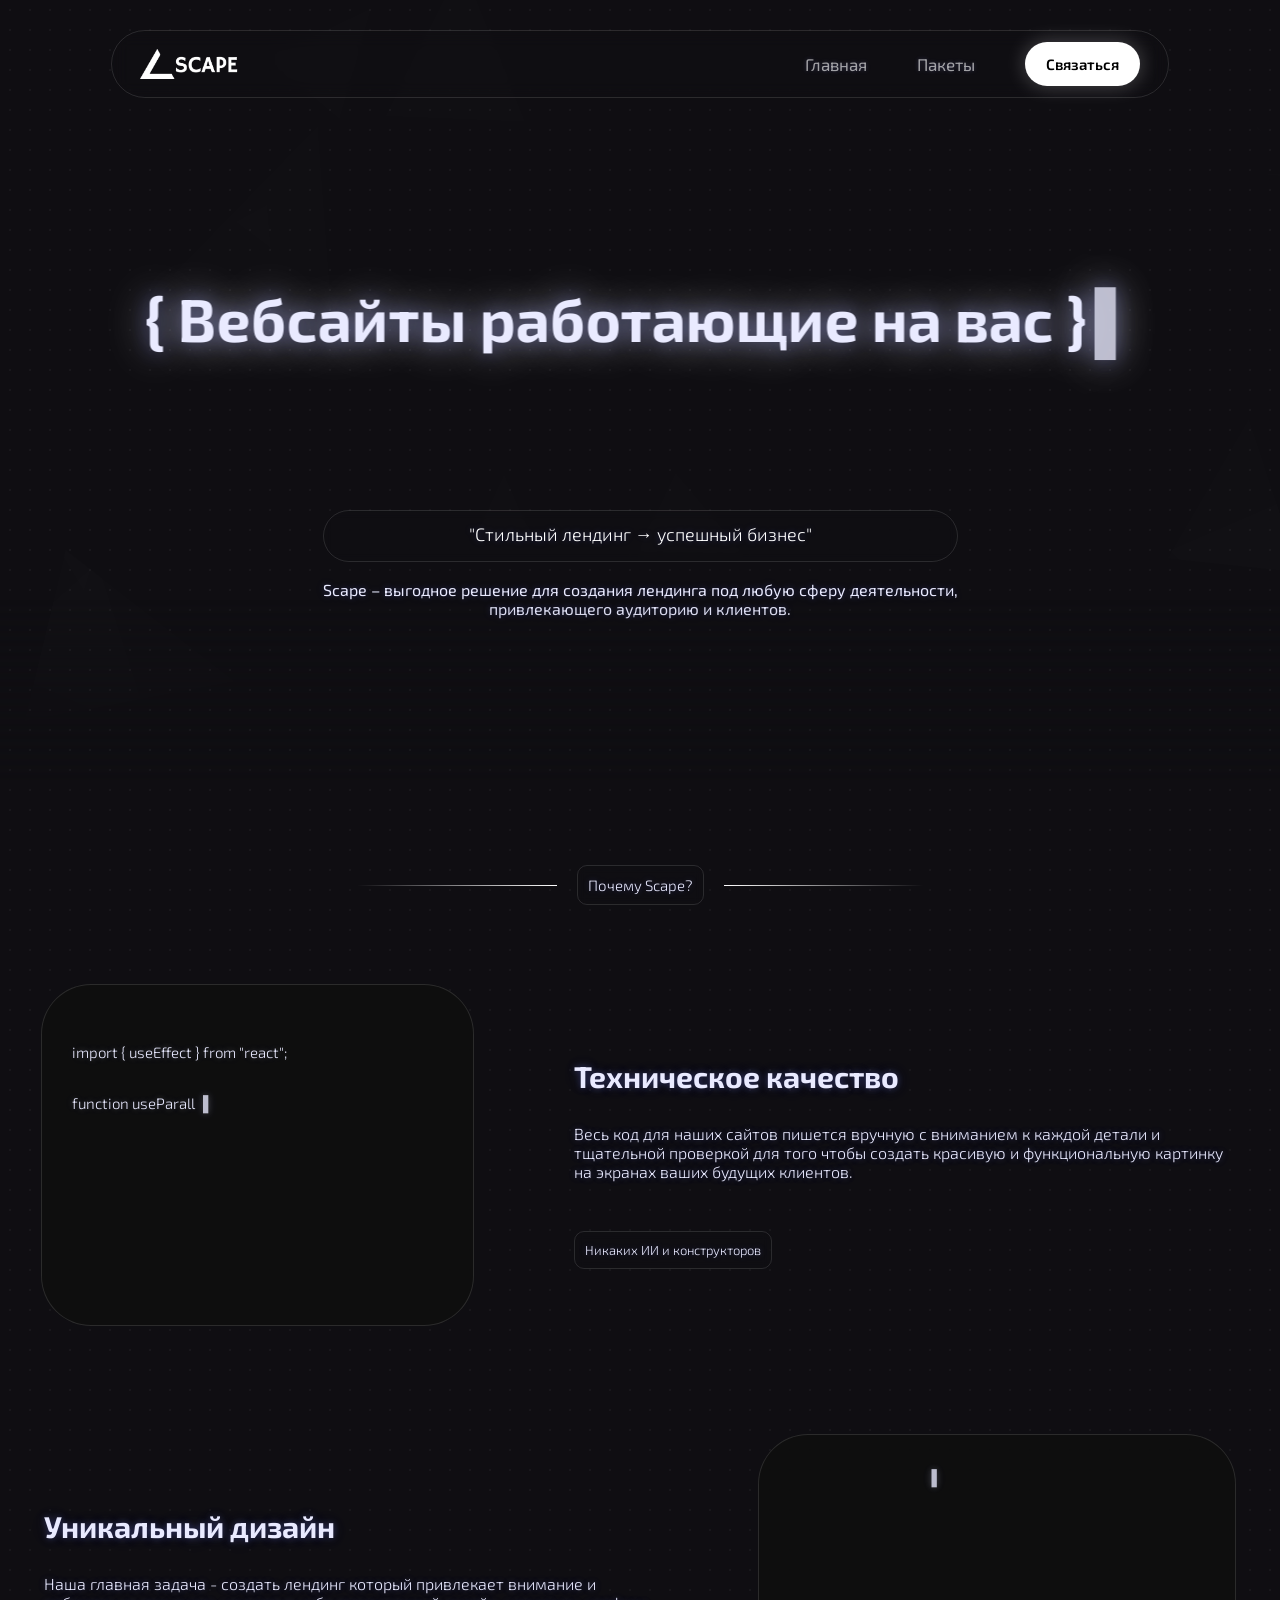
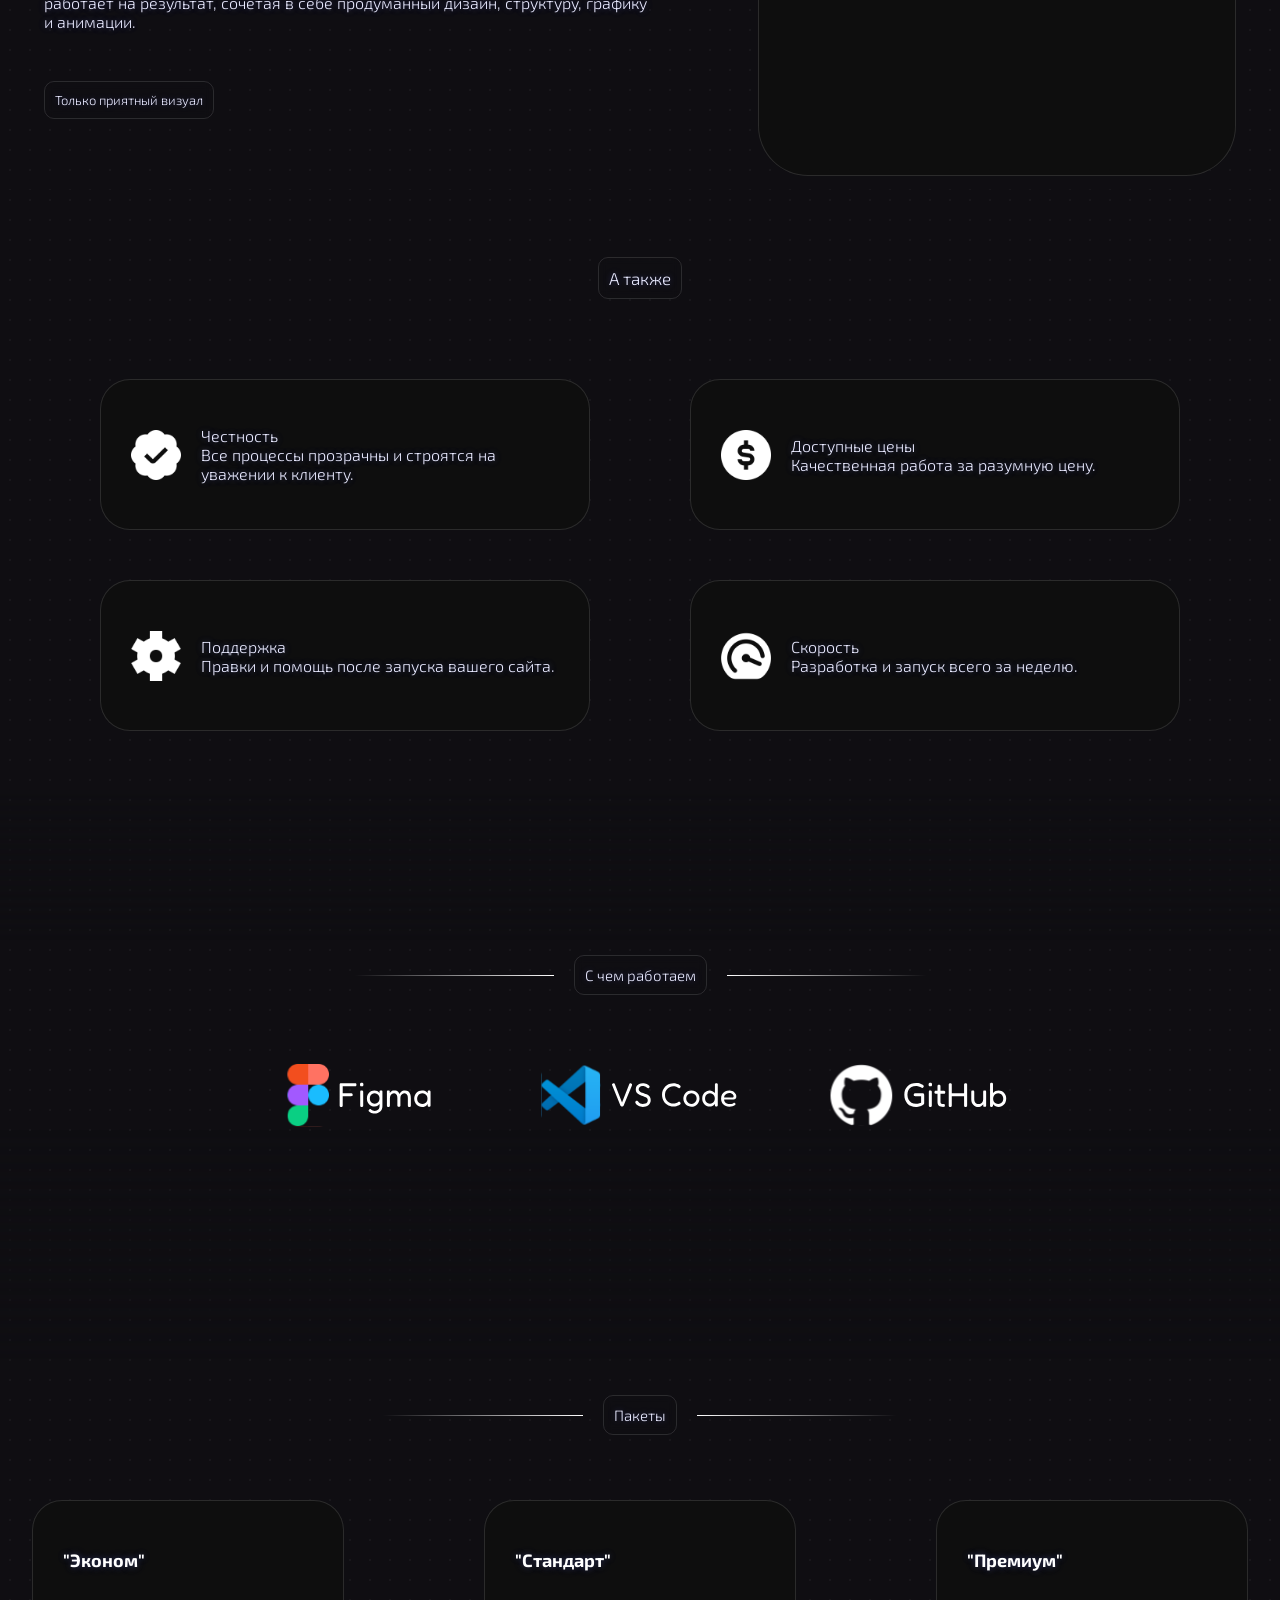
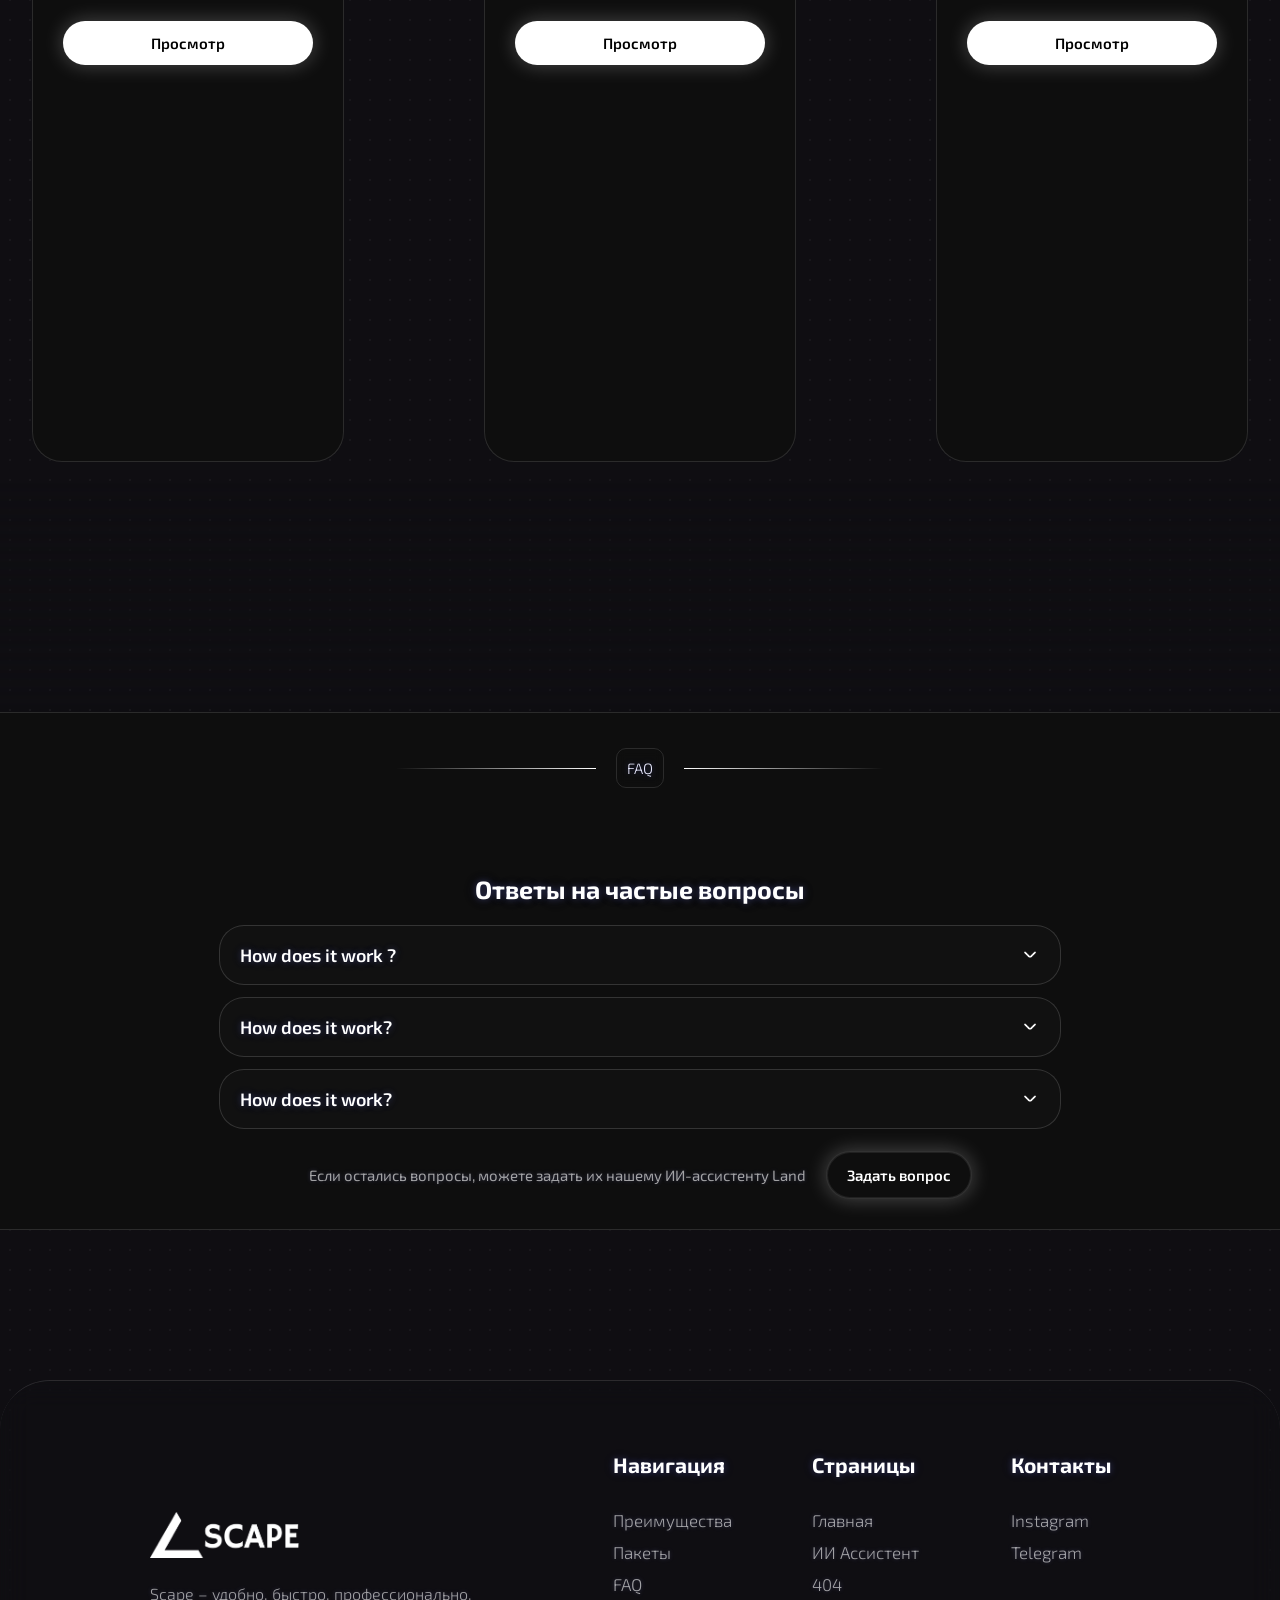
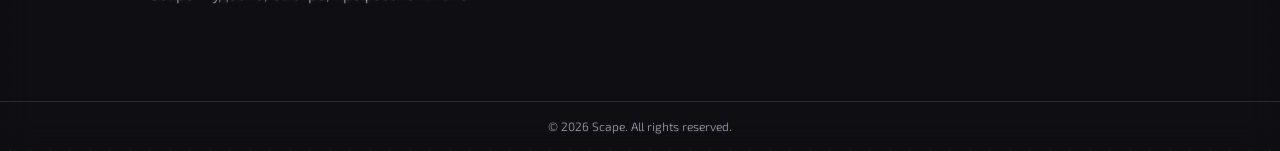
==== index.html @ 8d7c5736 "starting" ====
<!DOCTYPE html>
<html lang="en">
<head>
    <meta charset="UTF-8">
    <meta name="viewport" content="width=device-width, initial-scale=1.0">
    <title>Scape</title>

    <link rel="stylesheet" href="style/style.css">
    <link rel="stylesheet" href="style/mobile.css">
    
    <link rel="icon" href="img/Frame 3.svg" type="image/svg+xml">
    <link rel="icon" href="img/Frame 3.svg" sizes="32x32" type="image/png">
    <link rel="apple-touch-icon" href="img/Frame 3.svg">


    <link rel="preconnect" href="https://fonts.googleapis.com">
<link rel="preconnect" href="https://fonts.gstatic.com" crossorigin>
<link href="https://fonts.googleapis.com/css2?family=Exo+2:ital,wght@0,100..900;1,100..900&display=swap" rel="stylesheet">



</head>
<body>
    <canvas id="bg"></canvas>

    <header class="head" >
        <div class="header_down">
            <img src="img/Frame 2 (2).png" alt="" class="logo">

            
        </div>

        <div class="header_left">
            <a href="" data-scroll-to="#block1" class="to-top">Наверх</a>

            <a href="index.html" class="home">Главная</a>
            
            <a href="" class="aboutus" data-scroll-to="#cases">Пакеты</a>

            <button class="contactus">Связаться</button>
        </div>
    </header>

<div class="knopka">
    <button class="contactus2">
        <img src="img/paper-plane (1).png" alt="" class="contactus2icon">
    </button>
</div>
    


    <div class="lozung" id="block1">
        <p class="l1"id="typing"></p>

        <div class="l2l3cont">
            <p class="l2">"Стильный лендинг → успешный бизнес"</p>
        <p class="l3">Scape – выгодное решение для создания лендинга под любую сферу деятельности, <br> привлекающего аудиторию и клиентов.</p>
        </div>
    </div>

    <div class="block1" >
        <div class="labelcont" id="about">
            <div class="line2"></div>
            <p class="why" >Почему Scape?</p>
            <div class="line1"></div>
        </div>
        
        
        <div class="case1" >
            <pre class="code-stream">
                <code class="js-stream" id="js-stream"></code>
            </pre>
            <div class="textarea1">
                <p class="aboutcode1">Техническое качество</p>
                <p class="aboutcode2">Весь код для наших сайтов пишется вручную с вниманием к каждой детали и тщательной проверкой для того чтобы создать красивую и функциональную картинку на экранах ваших будущих клиентов.</p>
                <p class="aboutcode3">Никаких ИИ и конструкторов</p>
            </div>
        </div>
    </div>


    <div class="block2">
        
        
        <div class="case1_2">
            <div class="textarea1">
                <p class="aboutcode1">Уникальный дизайн</p>
                <p class="aboutcode2">Наша главная задача - создать лендинг который привлекает внимание и работает на результат, сочетая в себе продуманный дизайн, структуру, графику и анимации.</p>
                <p class="aboutcode3">Только приятный визуал</p>
            </div>
            <pre class="code-stream">
                <code class="js-stream" id="js-stream"></code>
            </pre>
            
        </div>
    </div>

    <div class="block3">
        <p class="andalso">А также</p>

        <div class="grid">
            <div class="quote">
                <img src="img/badge-check.png" alt="" class="icons">
                <p class="label">Честность <br> Все процессы прозрачны и строятся на уважении к клиенту.</p>
            </div>

            <div class="quote">
                <img src="img/usd-circle.png" alt="" class="icons">
                <p class="label">Доступные цены <br> Качественная работа за разумную цену.</p>
            </div>

            <div class="quote">
                <img src="img/settings.png" alt="" class="icons">
                <p class="label">Поддержка <br> Правки и помощь после запуска вашего сайта.</p>
            </div>

            <div class="quote">
                <img src="img/tachometer-alt-fastest.png" alt="" class="icons">
                <p class="label">Скорость <br> Разработка и запуск всего за неделю.</p>
            </div>
        </div>
    </div>

    <div class="block4">
        <div class="labelcont">
            <div class="line2"></div>
            <p class="why">С чем работаем</p>
            <div class="line1"></div>
        </div>
    </div>
    
    <section class="marquee-section">
        <img src="img/Frame 4.svg" class="item" alt="">
        <img src="img/Frame 5.svg" class="item" alt="">
        <img src="img/Frame 6 (4).svg" class="item" alt="">
    </section>

    
        
    <div class="block5" >
        <div class="labelcont"id="cases">
            <div class="line2"></div>
            <p class="why" >Пакеты</p>
            <div class="line1"></div>
        </div>
        <div class="rowblock5">
            <div class="case">
                <img src="" alt="" class="caseimg">
                <p class="casetext">"Эконом"</p>
                <p class="casetext2"></p>
                <button class="casego">Просмотр</button>
            </div>
            <div class="case">
                <img src="" alt="" class="caseimg">
                <p class="casetext">"Стандарт"</p>
                <p class="casetext2"></p>
                <button class="casego">Просмотр</button>
            </div>
            <div class="case">
                <img src="" alt="" class="caseimg">
                <p class="casetext">"Премиум"</p>
                <p class="casetext2"></p>
                <button class="casego">Просмотр</button>
            </div>
        </div>
    </div>



    <section class="faq">
        <div class="labelcont"id="faq">
            <div class="line2"></div>
            <p class="why">FAQ</p>
            <div class="line1"></div>
        </div>

        <h2 class="faq-title">Ответы на частые вопросы</h2>

        <div class="faq-item">
            <div class="question">
                <span>How does it work ?</span>
                <img src="img/angle-small-down.png" alt="" class="arrow">
            </div>
            <div class="answer">You can integrate it using our powerful API that supports multiple frameworks...</div>
        </div>
        <div class="faq-item">
            <div class="question">
                <span>How does it work?</span>
                <img src="img/angle-small-down.png" alt="" class="arrow">
            </div>
            <div class="answer">You can integrate it using our powerful API that supports multiple frameworks...</div>
        </div>
        <div class="faq-item">
            <div class="question">
                <span>How does it work?</span>
                <img src="img/angle-small-down.png" alt="" class="arrow">
            </div>
            <div class="answer">You can integrate it using our powerful API that supports multiple frameworks...</div>
        </div>

        <div class="aiblock">
            <p class="ifyou">Если остались вопросы, можете задать их нашему ИИ-ассистенту Land</p>
            <button class="toai">Задать вопрос</button>
        </div>
    </section>


    <footer class="footer">
        <div class="ftrcont1">
            <div class="ftr1">
                <img src="img/Frame 2 (2).png" alt="" class="logoftr">
                <p class="caption">Scape – удобно, быстро, профессионально.</p>
                
            </div>
            <div class="ftr2">
                <div class="column">
                    <h3>Навигация</h3>
                    <a href="" data-scroll-to="#about" class="links">Преимущества</a>
                    <a href="" data-scroll-to="#cases" class="links">Пакеты</a>
                    <a href="" data-scroll-to="#faq" class="links">FAQ</a>
                </div>

                <div class="column">
                    <h3>Страницы</h3>
                    <a href="index.html"class="links">Главная</a>
                    <a href="#"class="links">ИИ Ассистент</a>
                    <a href="#"class="links">404</a>
                </div>

                <div class="column">
                    <h3>Контакты</h3>
                    <a href="#"class="links">Instagram</a>
                    <a href="#"class="links">Telegram</a>
                </div>
            </div>
        </div>
        <div class="ftrcont2">
            <p class="last">© 2026 Scape. All rights reserved.</p>
        </div>
    </footer>
    <script src="https://cdn.jsdelivr.net/npm/@studio-freight/lenis@1.0.42/dist/lenis.min.js"></script>
<script src="script/script.js"></script>



</body>
</html>
---- style/style.css ----
* {
    font-family: "Exo 2", sans-serif;
    
}
html, body {
    margin: 0;
    padding: 0;
    overflow-x: hidden;
}


.contactus2 {
  display: none;
}


body {
    background-color: #0f0e12;

  background-image:
    radial-gradient(
      rgba(255,255,255,0.04) 1px,
      transparent 1px
    );

  background-size: 20px 20px;
    user-select: none;
    min-height: 100vh;
}
input,
textarea {
  user-select: text;
}
img {
  pointer-events: none;
}

canvas#bg {
  position: fixed;
  inset: 0;
  width: 100vw;
  height: 100vh;
  z-index: -1;
}

.head {
    position: fixed;
    top: 30px;
    left: 50%;
    transform: translateX(-50%);

    width: 1000px;
    height: 10px;
    padding: 28px;

    display: flex;
    justify-content: space-between;
    align-items: center;

    border-radius: 50px;

    backdrop-filter: blur(9px);
    -webkit-backdrop-filter: blur(10px);

    border: 1px solid rgba(255, 255, 255, 0.12);

    z-index: 10;
}
.header_left {
  display: flex;
  align-items: center;
  gap: 50px;
}

.header_down {
    display: flex;
    align-items: center;
    justify-content: space-between;
}
.logo {
    width: auto;
    height: 30px;
}

.home, .aboutus {
  color: rgba(255, 255, 255, 0.6);
  text-decoration: none;
  font-size: 17px;

  text-shadow: 0 0 4px rgba(159, 165, 255, 0.25);

  transition:
    color 0.5s ease,
    text-shadow 0.5s ease;
}
.home:hover, .aboutus:hover {
  color: rgb(255, 255, 255);
  text-shadow:
    0 0 10px rgba(255, 255, 255, 0.6),
    0 0 20px rgba(120, 130, 255, 0.4);
}

.to-top {
  color: rgba(255, 255, 255, 0.6);
  text-decoration: none;
  font-size: 17px;

  text-shadow: 0 0 4px rgba(159, 165, 255, 0.25);

  transition:
    color 0.5s ease,
    text-shadow 0.5s ease;

  opacity: 0;
  pointer-events: none;

  transition: 
    opacity 0.4s ease,
    transform 0.4s ease,
    color 0.5s ease,
    text-shadow 0.5s ease;
}


.to-top.show {
  opacity: 1;
  pointer-events: auto;
}
.to-top:hover {
  color: rgb(255, 255, 255);
  text-shadow:
    0 0 10px rgba(255, 255, 255, 0.6),
    0 0 20px rgba(120, 130, 255, 0.4);
}


.contactus {
    display: inline-flex;
    align-items: center;
    justify-content: center;

    padding: 12px 20px;
    min-height: 44px;

    border-radius: 50px;
    border: 1px solid rgba(255, 255, 255, 0.15);

    background: rgb(255, 255, 255);
    color: #000000;
    font-weight: 600;
    font-size: 15px;

    box-shadow:
        0 0 20px rgba(255, 255, 255, 0.25),
        inset 0 0 0 1px rgba(255, 255, 255, 0.08);


    cursor: pointer;
    user-select: none;

    transition:
        transform 0.5s ease,
        box-shadow 0.5s ease,
        background-color 0.5s ease;

    will-change: transform;
}
.contactus:hover {
    box-shadow:
        0 0px 40px rgba(255, 255, 255, 0.6),
        inset 0 0 0 1px rgba(255, 255, 255, 0.12);
}

.contactus:active {
    box-shadow:
        0 0px 10px rgba(255, 255, 255, 0.4),
        inset 0 0 0 1px rgba(255, 255, 255, 0.1);
}



.lozung {
  height: 350px;
  padding-top: 250px;
  display: flex;
  flex-direction: column;
  align-items: center;
  text-align: center;
  justify-content: center;
}
.l1 {
  color: rgb(233, 234, 255);
  font-size: 60px;
  text-shadow:
    0 0 40px rgba(255, 255, 255, 0.6),
    0 0 20px rgba(120, 130, 255, 0.4);
    font-weight: 700;
  
  will-change: transform;
  transition: transform 0.15s ease-out;
    
}
#typing::after {
  content: "▌";
  margin-left: 8px;
  animation: blink 1s infinite;
  opacity: 0.8;
}

@keyframes blink {
  50% { opacity: 0 }
}
.l2l3cont {
  margin-top: 50px;
}
.l2 {
    margin-top: 50px;

  color: rgb(255, 255, 255);
  font-size: 18px;
  text-shadow:
    0 0 6px rgba(120,130,255,0.25),
    0 0 12px rgba(120,130,255,0.15),
    0 0 24px rgba(120,130,255,0.08);
    font-weight: 300;
    border-radius: 50px;

    backdrop-filter: blur(5px);
    -webkit-backdrop-filter: blur(10px);

    border: 1px solid rgba(255, 255, 255, 0.12);
    padding: 15px;
    padding-top: 12px;

    opacity: 0;
  transform: translateY(-10px);
  transition: opacity 0.8s ease, transform 0.8s ease;
}
.l2.show {
  
  opacity: 1;
  transform: translateY(0);
}

.l3 {
  color: rgb(233, 234, 255);
  text-shadow:
    0 0 6px rgba(120,130,255,0.25),
    0 0 12px rgba(120,130,255,0.15),
    0 0 24px rgba(120,130,255,0.08);
  opacity: 0;
  transform: translateY(-10px);
  transition: opacity 0.8s ease, transform 0.8s ease;
}
.l3.show {
  opacity: 1;
  transform: translateY(0);
}


.block1 {
  background-color: #0f0e12;

  background-image:
    radial-gradient(
      rgba(255,255,255,0.04) 1px,
      transparent 1px
    );
    background-size: 20px 20px;
    user-select: none;
  padding-top: 250px;
  display: flex;
  justify-content: center;
  flex-direction: column;
  align-items: center;

  -webkit-mask-image: linear-gradient(
    to bottom,
    transparent 0%,
    black 25%
  );
  mask-image: linear-gradient(
    to bottom,
    transparent 0%,
    black 25%
  );
}
.why {
  width: fit-content;
  color: rgb(233, 234, 255);
  font-size: 15px;
  text-shadow:
    0 0 6px rgba(120,130,255,0.25),
    0 0 12px rgba(120,130,255,0.15),
    0 0 24px rgba(120,130,255,0.08);
    font-weight: 300;
    border-radius: 10px;

    backdrop-filter: blur(5px);
    -webkit-backdrop-filter: blur(10px);

    border: 1px solid rgba(255, 255, 255, 0.12);
    padding: 10px;
    padding-top: 10px;
    white-space: nowrap;
}
.labelcont {
  display: flex;
  flex-direction: row;
  justify-content: center;
  align-items: center;
  width: 200px;
  gap: 20px;
  margin-bottom: 50px;
}
.line1 {
  background: linear-gradient(90deg, rgb(255, 255, 255) 0%, rgba(255, 255, 255, 0) 100%);
    opacity: 1;
    flex: none;
    width: 100%;
    height: 1px;
    position: relative;
    overflow: visible;
}
.line2 {
  background: linear-gradient(-90deg, rgb(255, 255, 255) 0%, rgba(255, 255, 255, 0) 100%);
    opacity: 1;
    flex: none;
    width: 100%;
    height: 1px;
    position: relative;
    overflow: visible;
}
.case1 {
  display: flex;
  justify-content: space-between;
  align-items: center;
  gap: 100px;
  padding-left: 200px;
  padding-right: 200px;
}
.case1_2 {
  display: flex;
  justify-content: space-between;
  align-items: center;
  gap: 100px;
  padding-left: 200px;
  padding-right: 200px;
}

.code-stream {
  font-family: "JetBrains Mono", monospace;
  font-size: 14px;
  line-height: 1.6;
  color: #ffffff;

  border-radius: 50px;

    backdrop-filter: blur(5px);
    -webkit-backdrop-filter: blur(10px);

    border: 1px solid rgba(255, 255, 255, 0.12);
  padding: 30px;

  width: min(90vw, 850px);
  height: 280px;              /* ← ВАЖНО */
  overflow-y: hidden;

  background-color: #0e0e0e;

}
.js-stream {
color: rgb(233, 234, 255);
  font-size: 15px;
  text-shadow:
    0 0 6px rgba(255, 255, 255, 0.25),
    0 0 12px rgba(120,130,255,0.15),
    0 0 24px rgba(120,130,255,0.08);
    font-weight: 300;
    
}

.js-stream::after {
  content: "▌";
  margin-left: 8px;
  animation: blink 1s infinite;
  opacity: 0.8;
}

@keyframes blink {
  50% { opacity: 0 }
}


.aboutcode1 {
  color: rgb(233, 234, 255);
  font-size: 30px;
  text-shadow:
    0 0 6px rgba(120,130,255,0.25),
    0 0 12px rgba(120,130,255,0.15),
    0 0 24px rgba(120,130,255,0.08);
    font-weight: 700;
}
.aboutcode2 {
  color: rgb(233, 234, 255);
  font-size: 16px;
  text-shadow:
    0 0 6px rgba(120,130,255,0.25),
    0 0 12px rgba(120,130,255,0.15),
    0 0 24px rgba(120,130,255,0.08);
    font-weight: 300;
}
.aboutcode3 {
  width: fit-content;
  color: rgb(233, 234, 255);
  font-size: 13px;
  text-shadow:
    0 0 6px rgba(120,130,255,0.25),
    0 0 12px rgba(120,130,255,0.15),
    0 0 24px rgba(120,130,255,0.08);
    font-weight: 300;
    border-radius: 10px;

    backdrop-filter: blur(5px);
    -webkit-backdrop-filter: blur(10px);

    border: 1px solid rgba(255, 255, 255, 0.12);
    padding: 10px;
    margin-top: 50px;
}

.block2 {
  background-color: #0f0e12;

  background-image:
    radial-gradient(
      rgba(255,255,255,0.04) 1px,
      transparent 1px
    );
    background-size: 20px 20px;
    user-select: none;
  padding-top: 80px;
  display: flex;
  justify-content: center;
  flex-direction: column;
  align-items: center;

  
}

.block3 {
  background-color: #0f0e12;

  background-image:
    radial-gradient(
      rgba(255,255,255,0.04) 1px,
      transparent 1px
    );
    background-size: 20px 20px;
    user-select: none;
    padding-top: 50px;
    padding-left: 100px;
    padding-right: 100px;
    display: flex;
    flex-direction: column;
    justify-content: flex-start;
    align-items: center;
    height: 700px;

    -webkit-mask-image: linear-gradient(
    to top,
    transparent 0%,
    black 20%
  );
  mask-image: linear-gradient(
    to top,
    transparent 0%,
    black 20%
  );
}
.grid {
  display: grid;
  grid-template-columns: repeat(2, 1fr);
  grid-template-rows: repeat(2, 1fr);
  column-gap: 100px; /* горизонтальный gap */
  row-gap: 50px;
}
.quote {
  display: flex;
  flex-direction: row;
  align-items: center;
  gap: 20px;

  border-radius: 30px;

    backdrop-filter: blur(5px);
    -webkit-backdrop-filter: blur(10px);

    border: 1px solid rgba(255, 255, 255, 0.12);
  padding: 30px;

  background-color: #0e0e0e;
}
.icons {
  height: 50px;
  width: auto;
}
.andalso {
  width: fit-content;
  color: rgb(233, 234, 255);
  font-size: 17px;
  text-shadow:
    0 0 6px rgba(120,130,255,0.25),
    0 0 12px rgba(120,130,255,0.15),
    0 0 24px rgba(120,130,255,0.08);
    font-weight: 300;
    border-radius: 10px;

    backdrop-filter: blur(5px);
    -webkit-backdrop-filter: blur(10px);

    border: 1px solid rgba(255, 255, 255, 0.12);
    padding: 10px;
    margin-bottom: 80px;
}
.label {
  color: rgb(233, 234, 255);
  font-size: 16px;
  text-shadow:
    0 0 6px rgba(120,130,255,0.25),
    0 0 12px rgba(120,130,255,0.15),
    0 0 24px rgba(120,130,255,0.08);
    font-weight: 300;
}

.block4 {
  display: flex;
  justify-content: center;
}


.marquee-section {
  display: flex;
  justify-content: space-between;
  padding-left: 250px;
  padding-right: 250px;
}

.item {
  height: 70px;
  width: 220px;
  flex-shrink: 0;
  object-fit: contain;

  opacity: 1;
  transition: opacity 0.5s ease;
}

.item.fade {
  opacity: 0;
}


.block5 {
  display: flex;
  flex-direction: column;
  align-items: center;
  justify-content: space-between;
  padding-left: 150px;
  padding-right: 150px;
  background-color: #0f0e12;

  background-image:
    radial-gradient(
      rgba(255,255,255,0.04) 1px,
      transparent 1px
    );
    background-size: 20px 20px;
    user-select: none;

  -webkit-mask-image: linear-gradient(
    to bottom,
    transparent 0%,
    black 20%,
    black 80%,
    transparent 100%
  );

  mask-image: linear-gradient(
    to bottom,
    transparent 0%,
    black 20%,
    black 80%,
    transparent 100%
  );
  padding-top: 250px;
  padding-bottom: 250px;

  
}
.rowblock5 {
  display: flex;
  justify-content: space-between;
  gap: 140px;
}
.case {
  height: 500px;
  width: 250px;
  display: flex;
  flex-direction: column;
  border-radius: 30px;

    backdrop-filter: blur(5px);
    -webkit-backdrop-filter: blur(10px);

    border: 1px solid rgba(255, 255, 255, 0.12);
  padding: 30px;

  background-color: #0e0e0e;
  transition: all 0.5s ease;
}
.case:hover {
  box-shadow:
    0 0 20px rgba(120,130,255,0.25),
    0 0 40px rgba(120,130,255,0.15),
    0 0 80px rgba(120,130,255,0.08);
}
.casetext {
  color: rgb(255, 255, 255);
  font-size: 18px;
  text-shadow:
    0 0 6px rgba(120,130,255,0.25),
    0 0 12px rgba(120,130,255,0.15),
    0 0 24px rgba(0, 0, 0, 0.08);
    font-weight: bold;
}
.casego {
    display: inline-flex;
    align-items: center;
    justify-content: center;

    padding: 12px 20px;
    min-height: 44px;

    border-radius: 50px;
    border: 1px solid rgba(255, 255, 255, 0.15);

    background: rgb(255, 255, 255);
    color: #000000;
    font-weight: 600;
    font-size: 15px;

    box-shadow:
        0 0 20px rgba(255, 255, 255, 0.25),
        inset 0 0 0 1px rgba(255, 255, 255, 0.08);


    cursor: pointer;
    user-select: none;

    transition:
        transform 0.5s ease,
        box-shadow 0.5s ease,
        background-color 0.5s ease;

    will-change: transform;
}
.casego:hover {
    box-shadow:
        0 0px 40px rgba(255, 255, 255, 0.6),
        inset 0 0 0 1px rgba(255, 255, 255, 0.12);
}

.casego:active {
    box-shadow:
        0 0px 10px rgba(255, 255, 255, 0.4),
        inset 0 0 0 1px rgba(255, 255, 255, 0.1);
}







.faq {
  display: flex;
  flex-direction: column;
  align-items: center;
  background-color: #0e0e0e;
  border-top: 1px solid rgba(255, 255, 255, 0.12);
  border-bottom: 1px solid rgba(255, 255, 255, 0.12);
  padding-top: 20px;
  padding-bottom: 30px;
}
.faq-item {
  
  background: #111;
  border-radius: 25px;
  margin-bottom: 12px;
  overflow: hidden;
    border: 1px solid rgba(255, 255, 255, 0.15);

}
.arrow {
  width: 20px;
  height: 20px;
  transform: rotate(0deg); /* вниз */
  transition: transform 0.4s cubic-bezier(0.22, 1, 0.36, 1);
}

/* при открытии */
.faq-item.open .arrow {
  transform: rotate(180deg); /* вверх */
}
.question {
  width: 800px;
  display: flex;
  justify-content: space-between;
  align-items: center;
  padding: 18px 20px;
  cursor: pointer;
  font-weight: 600;
  color: rgb(255, 255, 255);
  font-size: 18px;
  text-shadow:
    0 0 6px rgba(120,130,255,0.25),
    0 0 12px rgba(120,130,255,0.15),
    0 0 24px rgba(0, 0, 0, 0.08);
}

.answer {
  height: 0;
  overflow: hidden;
  transition: height 0.4s ease;
  padding: 0 20px;
  color: rgba(255, 255, 255, 0.6);
  font-size: 15px;

  text-shadow: 0 0 4px rgba(159, 165, 255, 0.25);
}
.faq-title {
  color: rgb(255, 255, 255);
  font-size: 25px;
  text-shadow:
    0 0 6px rgba(120,130,255,0.25),
    0 0 12px rgba(120,130,255,0.15),
    0 0 24px rgba(0, 0, 0, 0.08);
}

.aiblock {
  display: flex;
  justify-content: space-between;
  gap: 20px;
  margin-top: 10px;
}
.ifyou {
  color: rgba(255, 255, 255, 0.6);
  font-size: 15px;

  text-shadow: 0 0 4px rgba(159, 165, 255, 0.25);
}
.toai {
  display: inline-flex;
    align-items: center;
    justify-content: center;

    padding: 12px 20px;
    min-height: 44px;

    border-radius: 50px;
    border: 1px solid rgba(255, 255, 255, 0.15);

  background: #0e0e0e;
  color: rgb(255, 255, 255);
    font-weight: 600;
    font-size: 15px;

    box-shadow:
        0 0 20px rgba(255, 255, 255, 0.25),
        inset 0 0 0 1px rgba(255, 255, 255, 0.08);


    cursor: pointer;
    user-select: none;

    transition:
        transform 0.5s ease,
        box-shadow 0.5s ease,
        background-color 0.5s ease;

    will-change: transform;
    transition: all 0.5s ease;
}
.toai:hover {
    box-shadow:
        0 0px 40px rgba(255, 255, 255, 0.6),
        inset 0 0 0 1px rgba(255, 255, 255, 0.12);
}

.toai:active {
    box-shadow:
        0 0px 10px rgba(255, 255, 255, 0.4),
        inset 0 0 0 1px rgba(255, 255, 255, 0.1);
}










.footer {
width: auto;
margin-top: 150px;
    height: 320px;
    border-top-left-radius: 50px;
  border-top-right-radius: 50px;

    display: flex;
    color: rgb(255, 255, 255);
  font-size: 18px;
  text-shadow:
    0 0 6px rgba(120,130,255,0.25),
    0 0 12px rgba(120,130,255,0.15),
    0 0 24px rgba(0, 0, 0, 0.08);
    font-weight: 300;

    backdrop-filter: blur(15px);
    -webkit-backdrop-filter: blur(10px);

    border-top: 1px solid rgba(255, 255, 255, 0.12);
    padding-top: 50px;
    display: flex;
    flex-direction: column;
}
.ftr1 {
  height: 270px;
  display: flex;
  flex-direction: column;
  align-items: flex-start;
  justify-content: center;
  gap: 10px;
  width: 350px;
}
.ftr2 {
  display: grid;
  grid-template-columns: repeat(3, 1fr);
  gap: 80px; /* расстояние между колонками */
}
.caption {
  color: rgba(255, 255, 255, 0.6);
  text-decoration: none;
  text-shadow: 0 0 4px rgba(159, 165, 255, 0.25);
  font-size: 16px;
}

.logoftr {
  height: auto;
  width: 150px;
}
.ftrcont1 {
  display: flex;
  padding-left: 150px;
  padding-right: 150px;
  justify-content: space-between;
  gap: 100px;
}
.last {
  color: rgba(255, 255, 255, 0.6);
  font-size: 12px;

  text-shadow: 0 0 4px rgba(159, 165, 255, 0.25);
}
.ftrcont2 {
  display: flex;
  justify-content: center;
  align-items: center;
  height: 50px;
  width: 100%;
  border-top: 1px solid rgba(255, 255, 255, 0.12);
}
.column {
  display: flex;
  flex-direction: column;
  gap: 12px;
}
.links {
  text-decoration: none;
  color: rgba(255, 255, 255, 0.6);
  text-decoration: none;
  font-size: 17px;

  text-shadow: 0 0 4px rgba(159, 165, 255, 0.25);

  transition:
    color 0.5s ease,
    text-shadow 0.5s ease;
}
.links:hover {
  color: rgb(255, 255, 255);
  text-shadow:
    0 0 10px rgba(255, 255, 255, 0.6),
    0 0 20px rgba(120, 130, 255, 0.4);
}
---- style/mobile.css ----
@media (max-width: 768px) {

  .head {
    width: 85%;
    padding: 18px;
    top: 15px;
  }

  .header_left {
    gap: 20px;
  }

  .home,
  .aboutus,
  .to-top {
    font-size: 14px;
  }

  .contactus {
    padding: 8px 14px;
    font-size: 13px;
    display: none;
  }

}

@media (max-width: 768px) {

  .case1 {
    flex-direction: column;
    padding-left: 20px;
    padding-right: 20px;
    gap: 10px;
  }

}

@media (max-width: 768px) {

  .line1 {
  background: linear-gradient(90deg, rgb(255, 255, 255) 0%, rgba(255, 255, 255, 0) 100%);
    opacity: 1;
    flex: none;
    width: 40%;
    height: 1px;
    position: relative;
    overflow: visible;
}

.line2 {
  background: linear-gradient(-90deg, rgb(255, 255, 255) 0%, rgba(255, 255, 255, 0) 100%);
    opacity: 1;
    flex: none;
    width: 40%;
    height: 1px;
    position: relative;
    overflow: visible;
}

}

@media (max-width: 768px) {

  .js-stream {
color: rgb(233, 234, 255);
  font-size: 10px;
  text-shadow:
    0 0 6px rgba(255, 255, 255, 0.25),
    0 0 12px rgba(120,130,255,0.15),
    0 0 24px rgba(120,130,255,0.08);
    font-weight: 300;
    
}

}


@media (max-width: 768px) {

  .lozung {
    padding-top: 180px;
    height: auto;
    padding-left: 15px;
    padding-right: 15px;
  }

  .l1 {
    font-size: 36px;
  }

  .l2 {
    font-size: 14px;
  }

  .l3 {
    font-size: 14px;
    padding: 0 20px;
  }

}

@media (max-width: 768px) {

  .code-stream {
    width: 80%;
    height: 200px;
    max-height: 200px;
  }

}

@media (max-width: 768px) {

  .block3 {
    height: 1170px;
    padding-left: 20px;
    padding-right: 20px;
    padding-top: 80px;
  }

}
@media (max-width: 768px) {

  .label {
    color: rgb(233, 234, 255);
  font-size: 13px;
  text-shadow:
    0 0 6px rgba(120,130,255,0.25),
    0 0 12px rgba(120,130,255,0.15),
    0 0 24px rgba(120,130,255,0.08);
    font-weight: 300;
  }

}

@media (max-width: 768px) {

  .grid {
    grid-template-columns: 1fr;
    grid-template-rows: auto;
    row-gap: 30px;
    column-gap: 0;
  }

  .quote {
    height: 100px;
    flex-direction: column;
    text-align: center;
    align-items: center;
    gap: 5px;
  }

}

@media (max-width: 768px) {

  .marquee-section {
    padding-left: 20px;
    padding-right: 20px;
    gap: 50px;
    flex-wrap: wrap;
    justify-content: center;
    flex-direction: column;
    justify-content: space-between;
    align-items: center;
  }

  .item {
    width: 150px;
    height: auto;
  }

}

@media (max-width: 768px) {

  .block5 {
    display: flex;
    flex-direction: column;
    justify-content: center;
    align-items: center;
    padding-left: 20px;
    padding-right: 20px;
    padding-top: 120px;
    padding-bottom: 120px;
    height: 1200px;
  }

}

@media (max-width: 768px) {

  .rowblock5 {
    flex-direction: column;
    gap: 40px;
    align-items: center;
  }

  .case {
    width: 120%;
    max-width: 350px;
    height: auto;
  }

}

@media (max-width: 768px) {

  .aboutcode1 {
    font-size: 22px;
    text-align: center;
  }

  .aboutcode2 {
    font-size: 14px;
    text-align: center;
  }

  .aboutcode3 {
    margin-top: 30px;
  }

}

@media (max-width: 768px) {

  .question {
    width: auto;
    font-size: 13px;
  }

  .faq-item {
    width: 90%;
  }

  .faq-title {
    font-size: 20px;
    text-align: center;
  }

  .answer {
    font-size: 14px;
  }

}

@media (max-width: 768px) {

  .aiblock {
    flex-direction: column;
    align-items: center;
    text-align: center;
    gap: 15px;
    padding-left: 25px;
    padding-right: 25px;
  }
.faq {
  padding-bottom: 50px;
}
  .toai {
    width: 100%;
    max-width: 250px;
  }

}

@media (max-width: 768px) {

  .footer {
    height: auto;
    padding-top: 40px;
    margin-top: 80px;
  }

  .ftrcont1 {
    flex-direction: column;
    padding-left: 20px;
    padding-right: 20px;
    gap: 40px;
    align-items: center;
    text-align: center;
    padding-bottom: 50px;
  }

  .ftr1 {
    width: 100%;
    height: auto;
    align-items: center;
  }

  .ftr2 {
    grid-template-columns: 1fr;
    gap: 30px;
    width: 100%;
  }

  .column {
    align-items: center;
  }

  .links {
    font-size: 15px;
  }

}

@media (max-width: 768px) {

.textarea1 {
  display: flex;
  flex-direction: column;
  align-items: center;
}

.icons {
  height: 40px;
  width: auto;
}

.logo {
  height: 20px;
}

.why {
  font-size: 13px;
}

.ifyou {
  font-size: 13px;
}

.case1_2 {
  flex-direction: column-reverse;
    padding-left: 20px;
    padding-right: 20px;
    gap: 10px;
}
.andalso {
  font-size: 13px;
}
.caption {
  font-size: 14px;
}

.knopka {
    position: fixed;
  display: flex;
  justify-content: flex-end;
  width: 94%;
  left: 50%;
    transform: translateX(-50%);
    top: 70px;
      z-index: 100;
  pointer-events: none;

}
.contactus2 {
  display: flex;
  justify-content: center;
  align-items: center;
  border-radius: 100%;
  padding: 12px;
  top: 70px;
  left: 300px;
  border: 1px solid rgba(255, 255, 255, 0.15);

    background: rgb(255, 255, 255);
    color: #000000;
    font-weight: 600;
    font-size: 15px;

    box-shadow:
        0 0 20px rgba(255, 255, 255, 0.25),
        inset 0 0 0 1px rgba(255, 255, 255, 0.08);
}
.contactus2icon {
  height: auto;
  width: 18px;
  
}
}
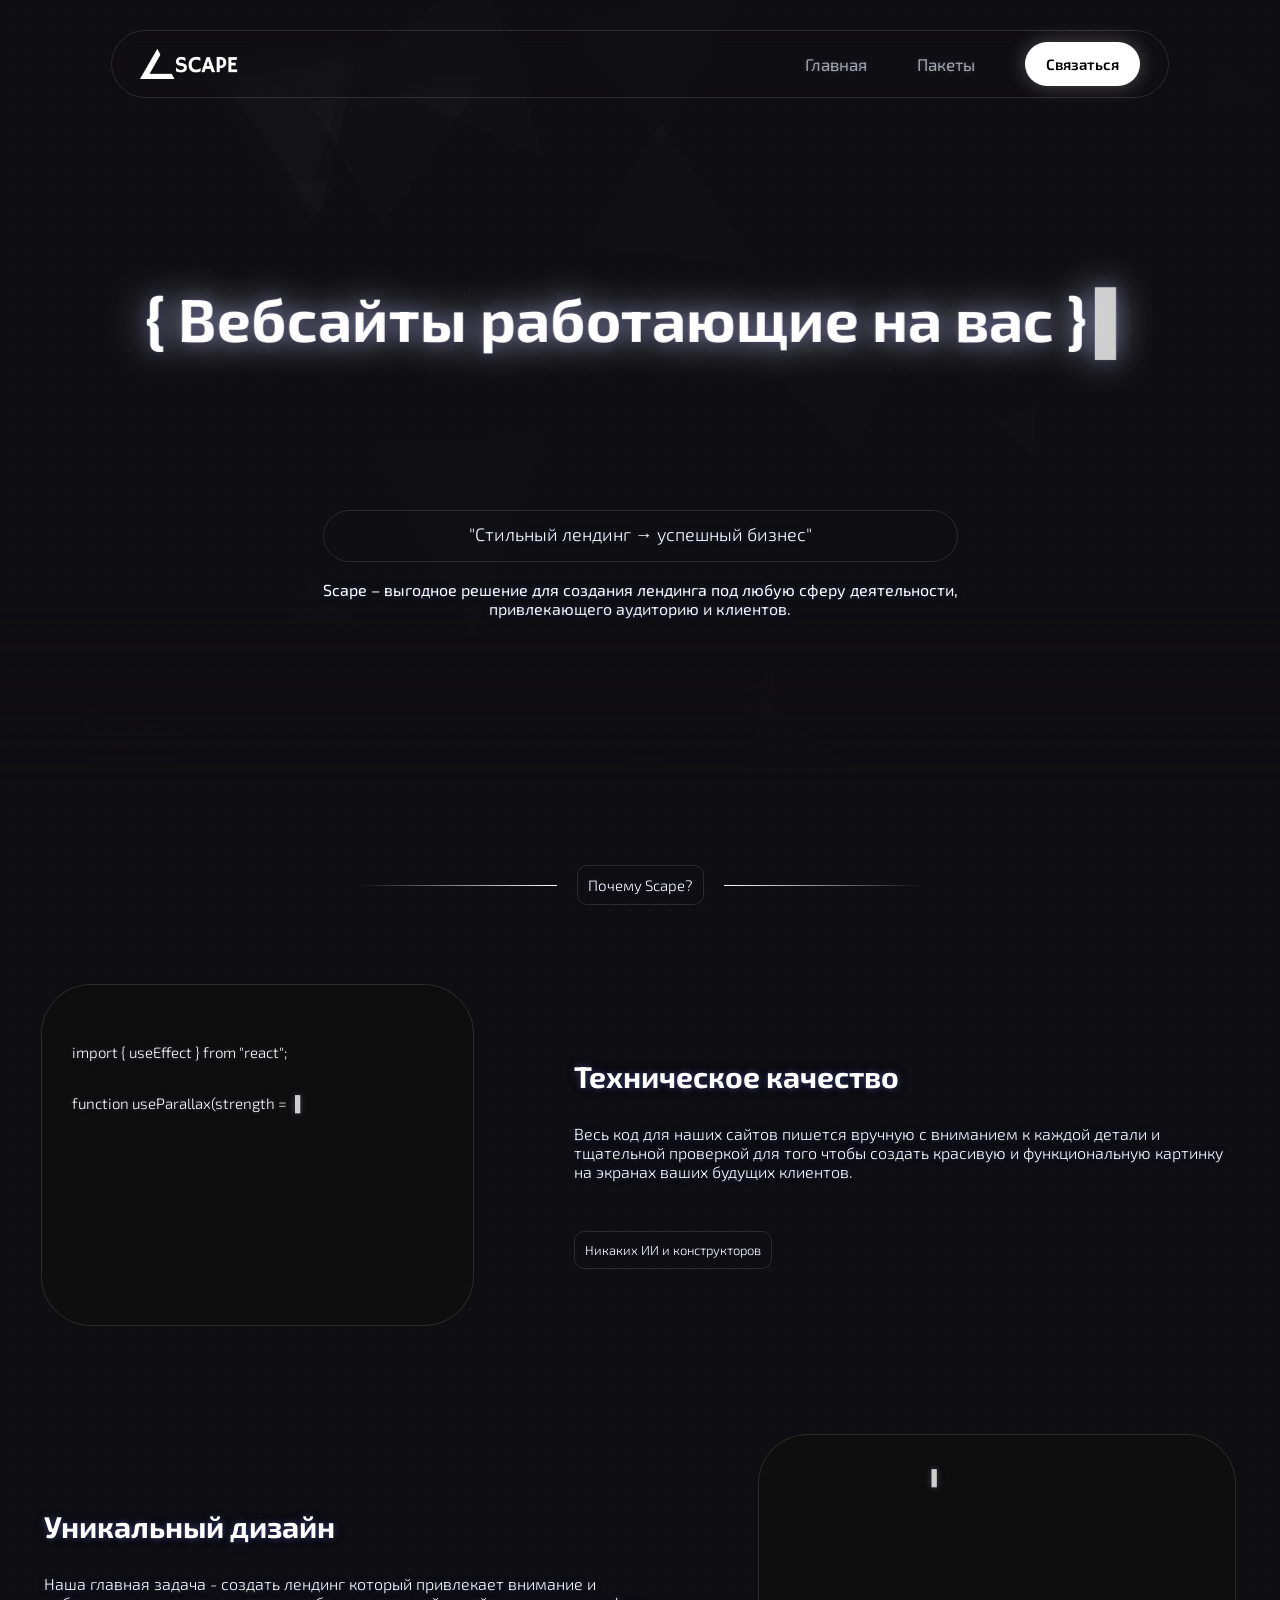
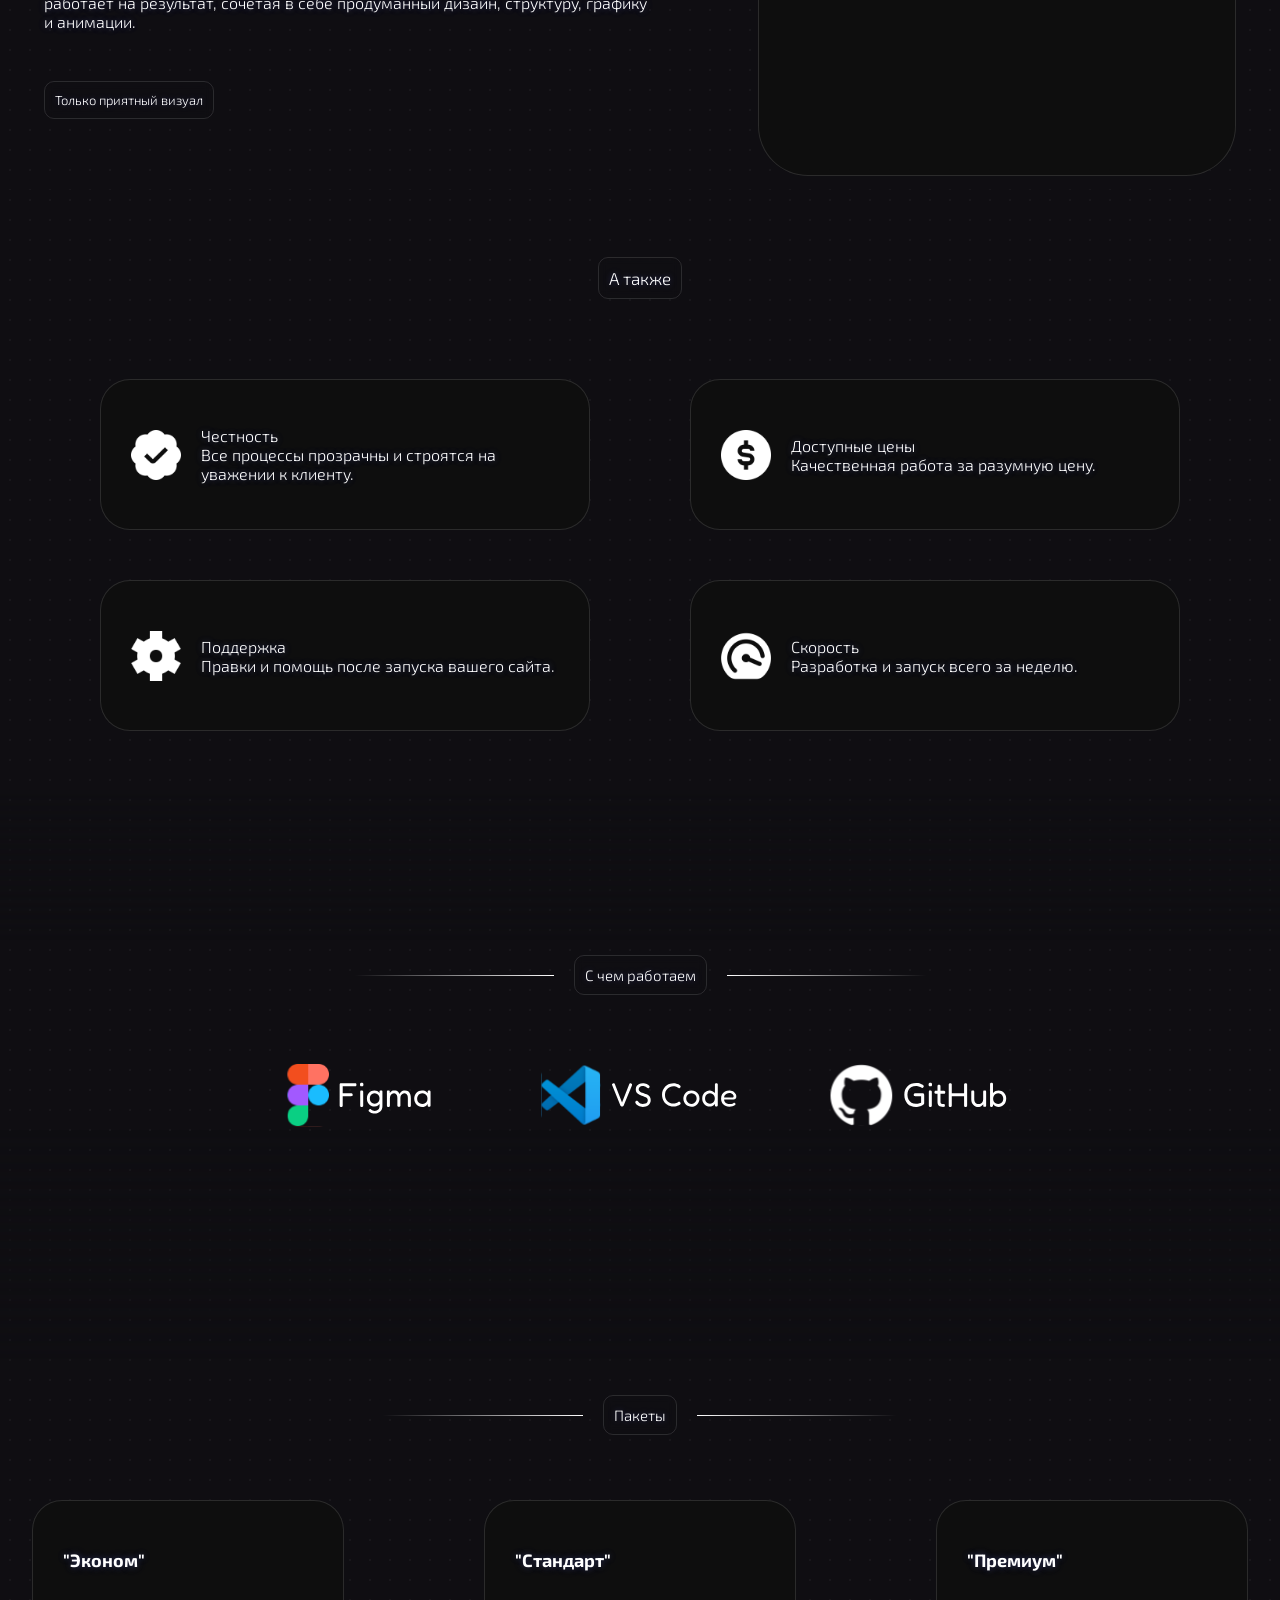
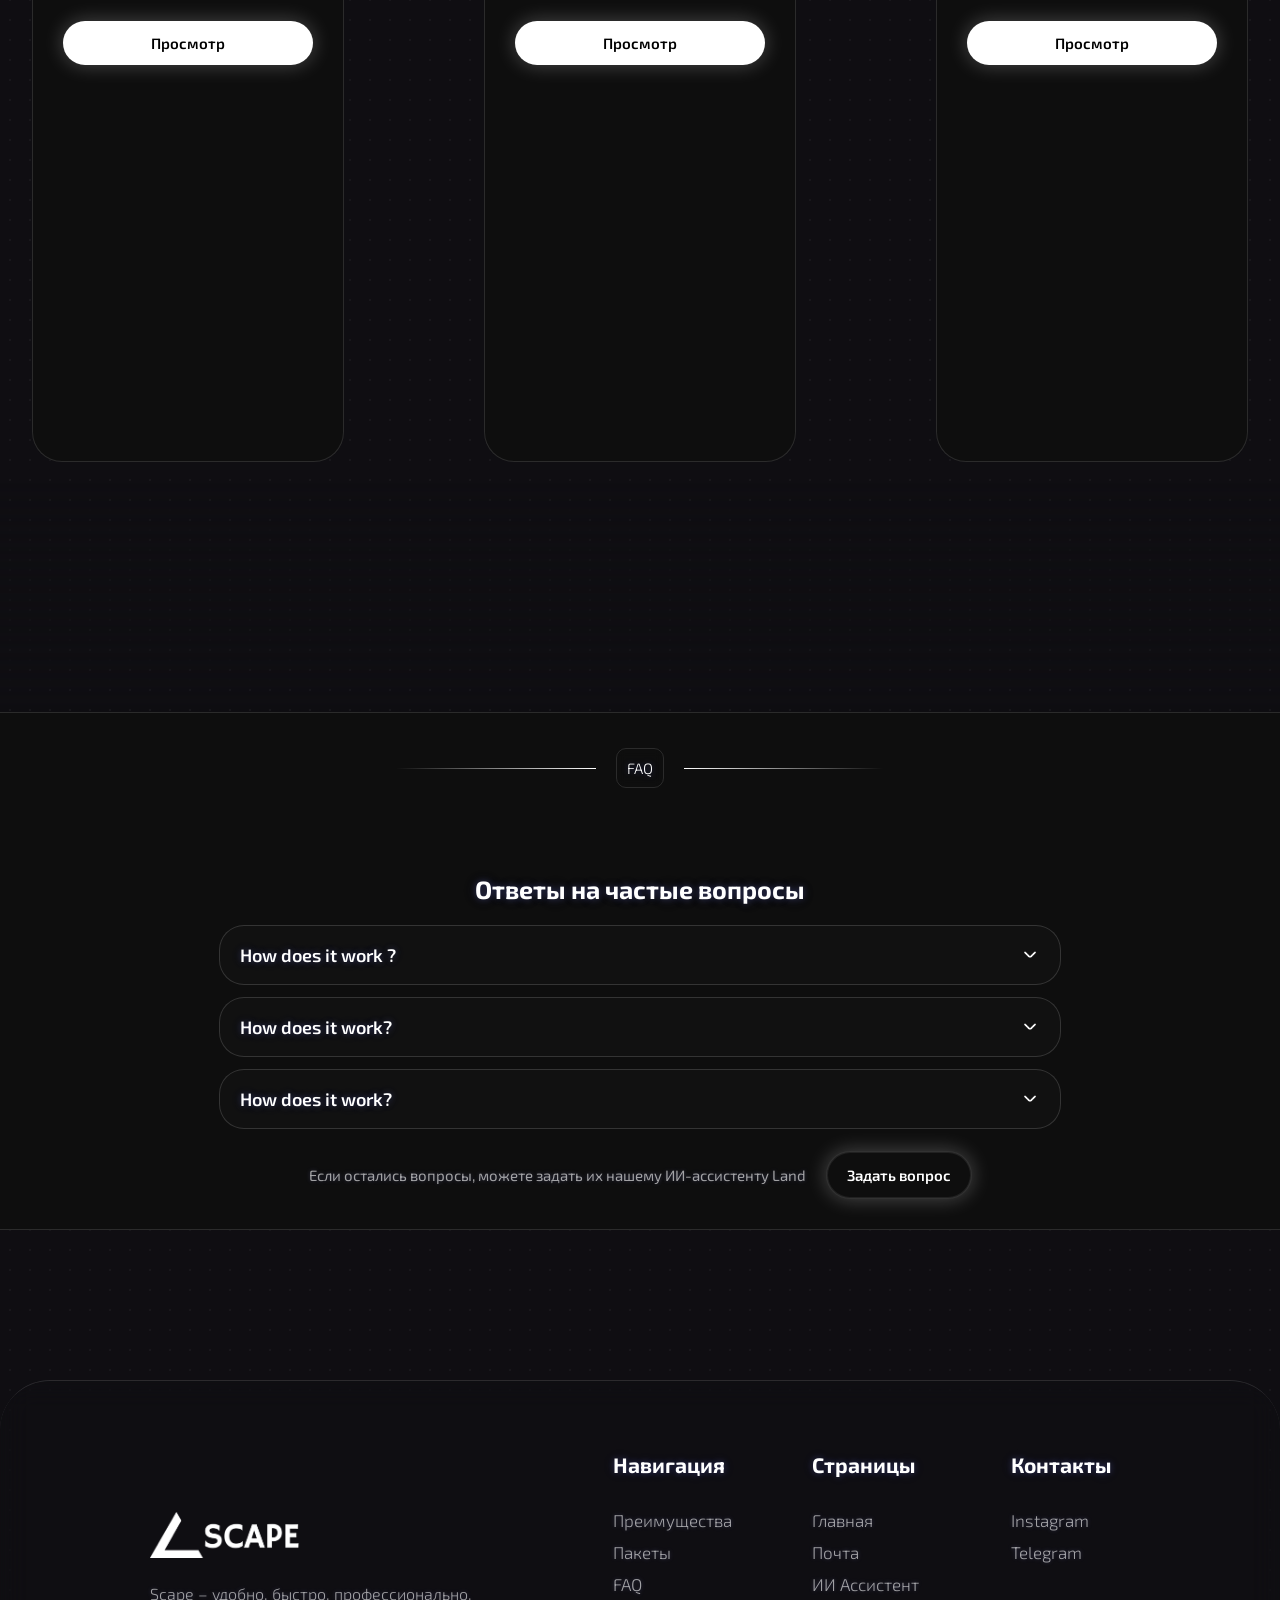
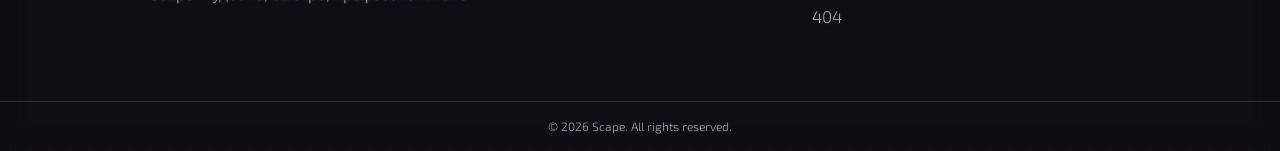
==== commit 60ef1fa4: "added mail" ====
--- a/index.html
+++ b/index.html
@@ -37,12 +37,12 @@
             
             <a href="" class="aboutus" data-scroll-to="#cases">Пакеты</a>
 
-            <button class="contactus">Связаться</button>
+            <button class="contactus" onclick="window.location.href='message.html'">Связаться</button>
         </div>
     </header>
 
 <div class="knopka">
-    <button class="contactus2">
+    <button class="contactus2" onclick="window.location.href='message.html'">
         <img src="img/paper-plane (1).png" alt="" class="contactus2icon">
     </button>
 </div>
@@ -223,6 +223,7 @@
                 <div class="column">
                     <h3>Страницы</h3>
                     <a href="index.html"class="links">Главная</a>
+                    <a href="message.html"class="links">Почта</a>
                     <a href="#"class="links">ИИ Ассистент</a>
                     <a href="#"class="links">404</a>
                 </div>
--- a/style/style.css
+++ b/style/style.css
@@ -189,7 +189,7 @@
   justify-content: center;
 }
 .l1 {
-  color: rgb(233, 234, 255);
+  color: rgb(255, 255, 255);
   font-size: 60px;
   text-shadow:
     0 0 40px rgba(255, 255, 255, 0.6),
@@ -243,7 +243,7 @@
 }
 
 .l3 {
-  color: rgb(233, 234, 255);
+  color: rgb(255, 255, 255);
   text-shadow:
     0 0 6px rgba(120,130,255,0.25),
     0 0 12px rgba(120,130,255,0.15),
@@ -287,7 +287,7 @@
 }
 .why {
   width: fit-content;
-  color: rgb(233, 234, 255);
+  color: rgb(255, 255, 255);
   font-size: 15px;
   text-shadow:
     0 0 6px rgba(120,130,255,0.25),
@@ -370,7 +370,7 @@
 
 }
 .js-stream {
-color: rgb(233, 234, 255);
+color: rgb(255, 255, 255);
   font-size: 15px;
   text-shadow:
     0 0 6px rgba(255, 255, 255, 0.25),
@@ -393,7 +393,7 @@
 
 
 .aboutcode1 {
-  color: rgb(233, 234, 255);
+  color: rgb(255, 255, 255);
   font-size: 30px;
   text-shadow:
     0 0 6px rgba(120,130,255,0.25),
@@ -402,7 +402,7 @@
     font-weight: 700;
 }
 .aboutcode2 {
-  color: rgb(233, 234, 255);
+  color: rgb(255, 255, 255);
   font-size: 16px;
   text-shadow:
     0 0 6px rgba(120,130,255,0.25),
@@ -412,7 +412,7 @@
 }
 .aboutcode3 {
   width: fit-content;
-  color: rgb(233, 234, 255);
+  color: rgb(255, 255, 255);
   font-size: 13px;
   text-shadow:
     0 0 6px rgba(120,130,255,0.25),
@@ -507,7 +507,7 @@
 }
 .andalso {
   width: fit-content;
-  color: rgb(233, 234, 255);
+  color: rgb(255, 255, 255);
   font-size: 17px;
   text-shadow:
     0 0 6px rgba(120,130,255,0.25),
@@ -524,7 +524,7 @@
     margin-bottom: 80px;
 }
 .label {
-  color: rgb(233, 234, 255);
+  color: rgb(255, 255, 255);
   font-size: 16px;
   text-shadow:
     0 0 6px rgba(120,130,255,0.25),
--- a/style/mobile.css
+++ b/style/mobile.css
@@ -62,7 +62,7 @@
 @media (max-width: 768px) {
 
   .js-stream {
-color: rgb(233, 234, 255);
+color: rgb(255, 255, 255);
   font-size: 10px;
   text-shadow:
     0 0 6px rgba(255, 255, 255, 0.25),
@@ -122,7 +122,7 @@
 @media (max-width: 768px) {
 
   .label {
-    color: rgb(233, 234, 255);
+    color: rgb(255, 255, 255);
   font-size: 13px;
   text-shadow:
     0 0 6px rgba(120,130,255,0.25),
@@ -265,6 +265,9 @@
 }
 
 @media (max-width: 768px) {
+  * {
+  -webkit-tap-highlight-color: transparent;
+}
 
   .footer {
     height: auto;
@@ -346,12 +349,11 @@
     position: fixed;
   display: flex;
   justify-content: flex-end;
-  width: 94%;
+  width: 94%; 
   left: 50%;
     transform: translateX(-50%);
     top: 70px;
       z-index: 100;
-  pointer-events: none;
 
 }
 .contactus2 {
